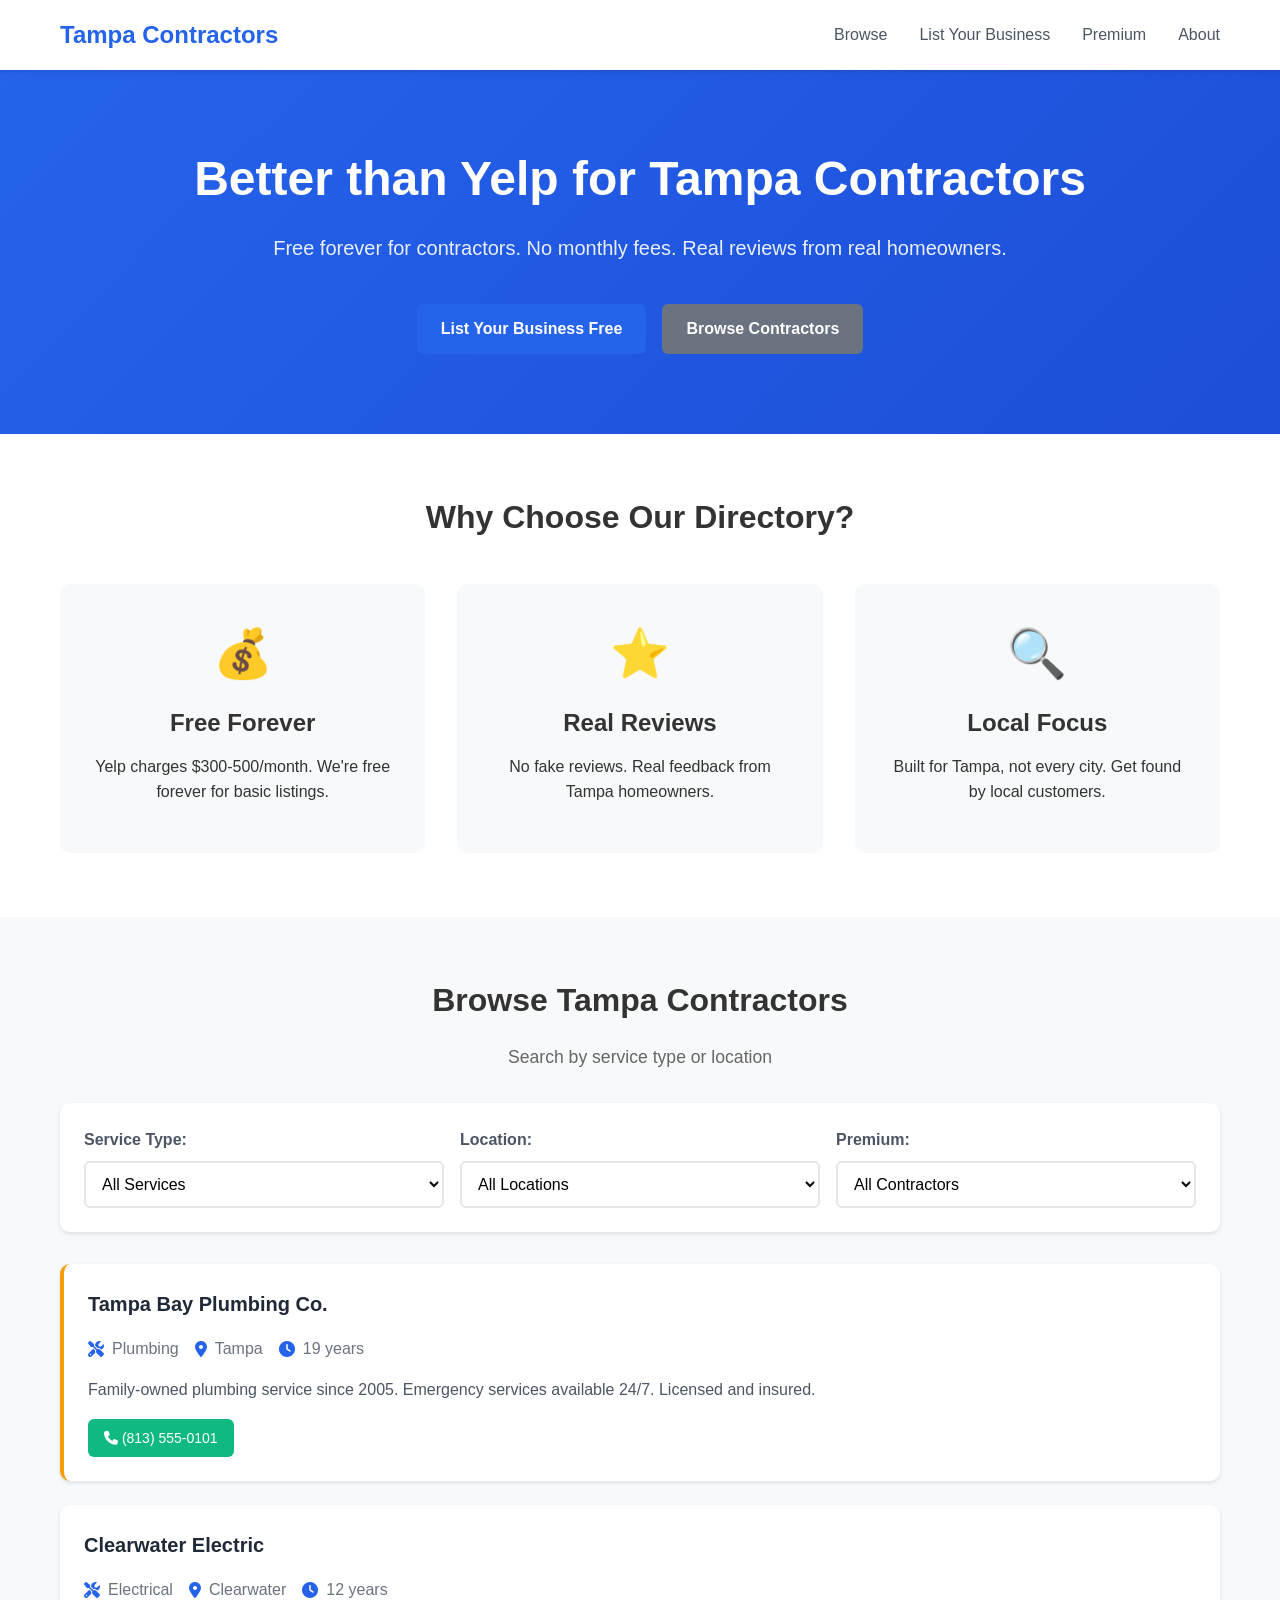
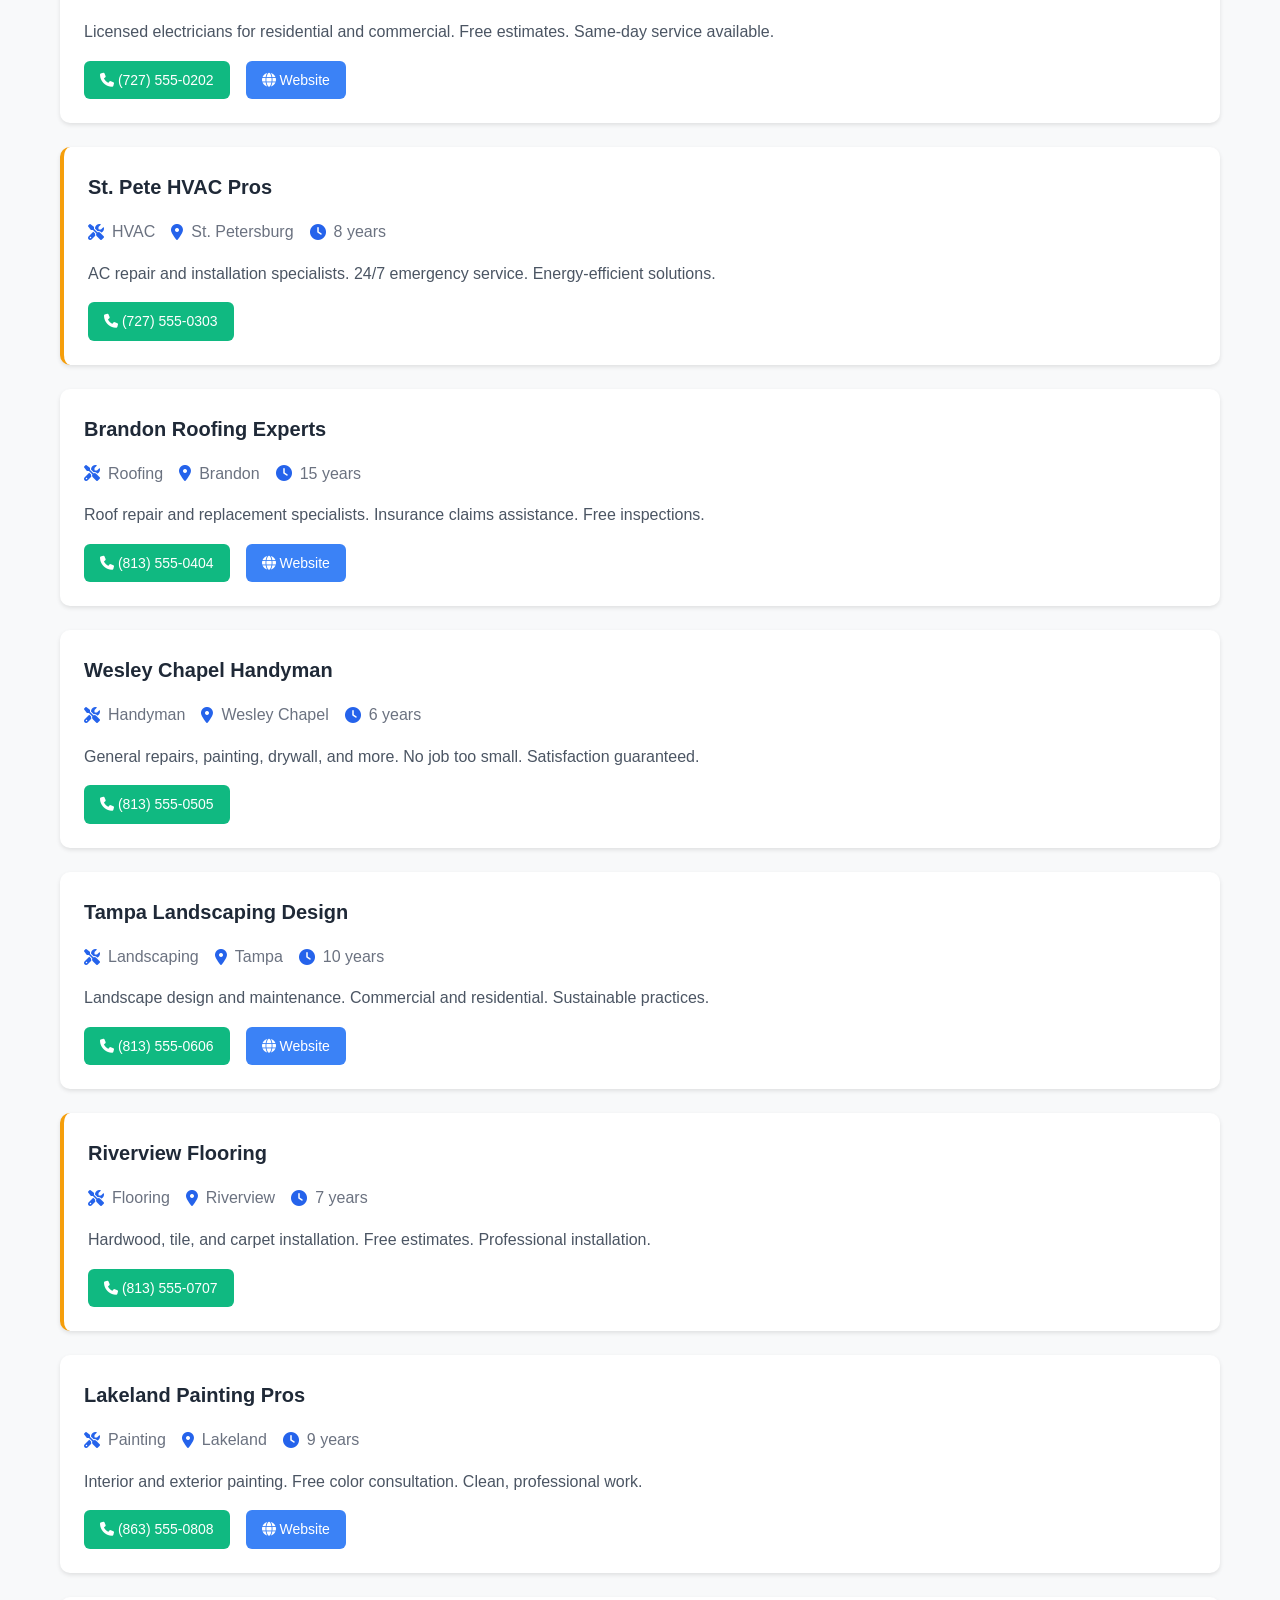
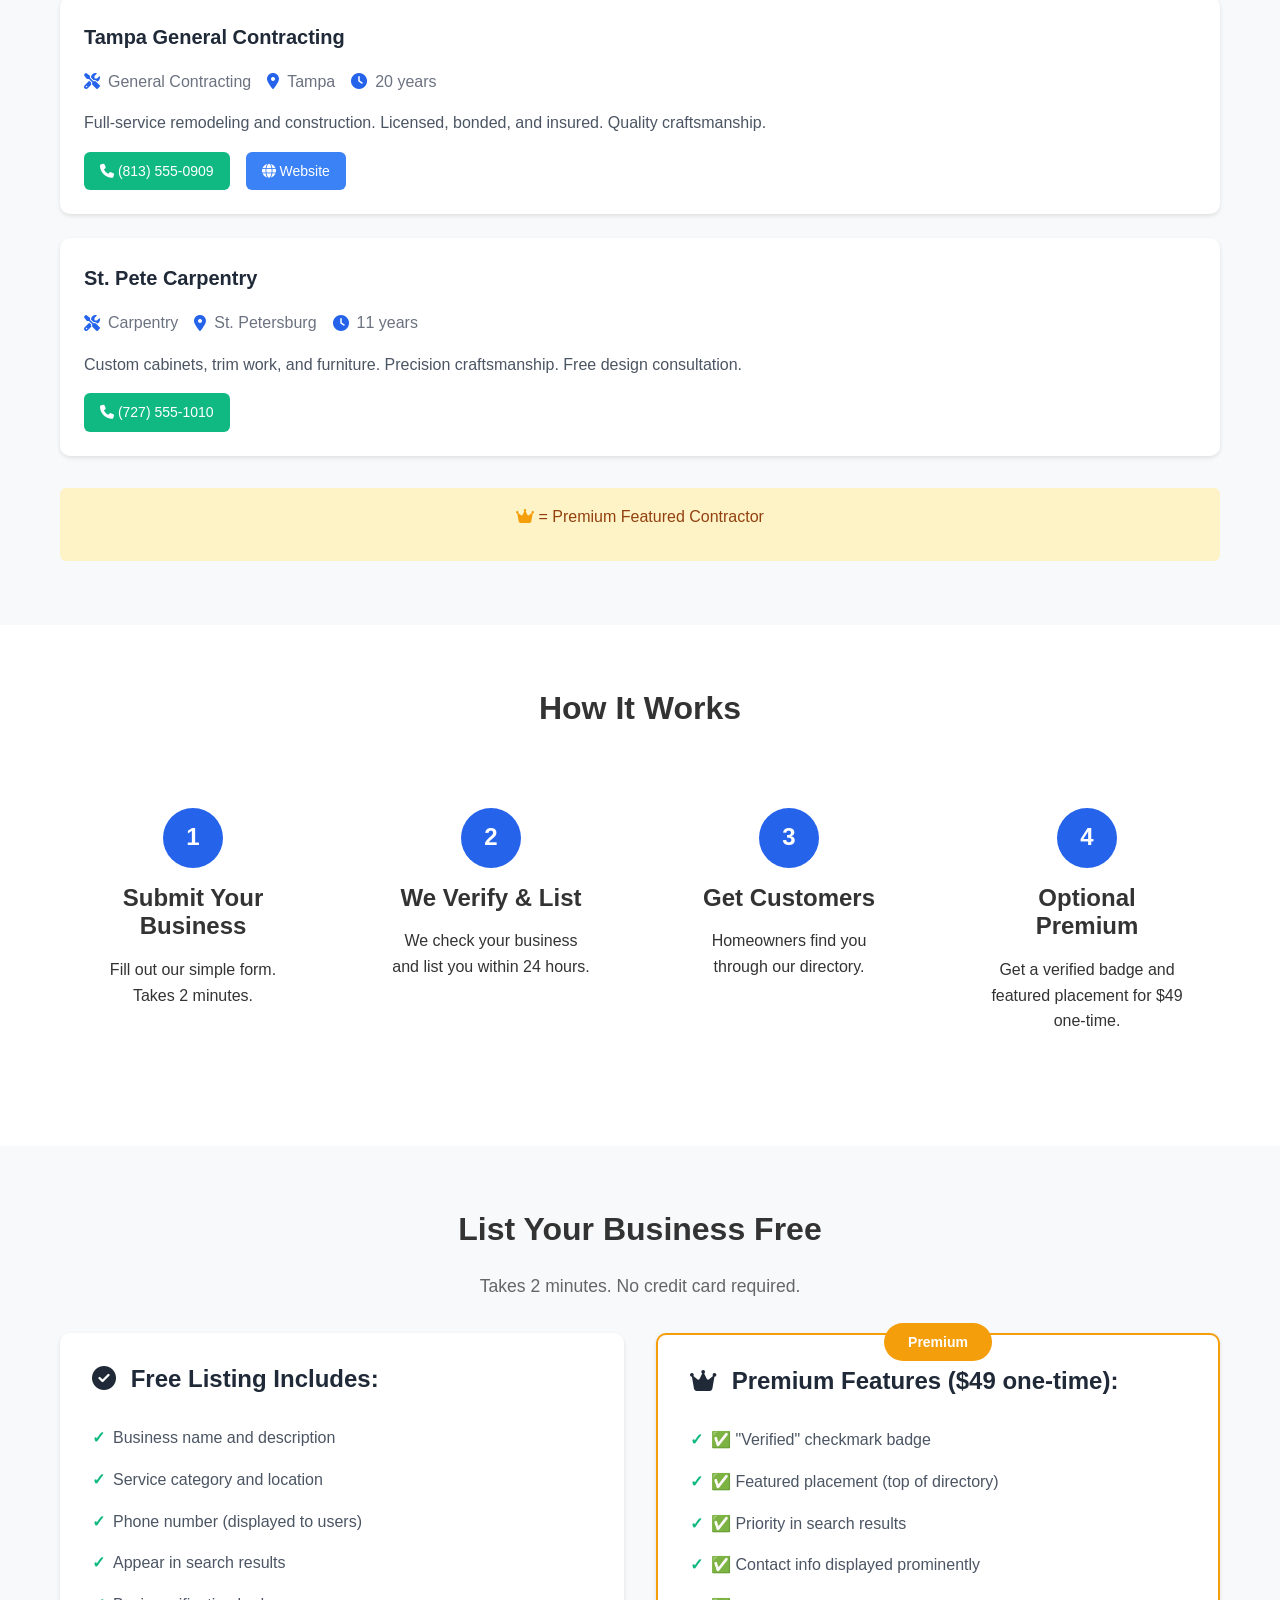
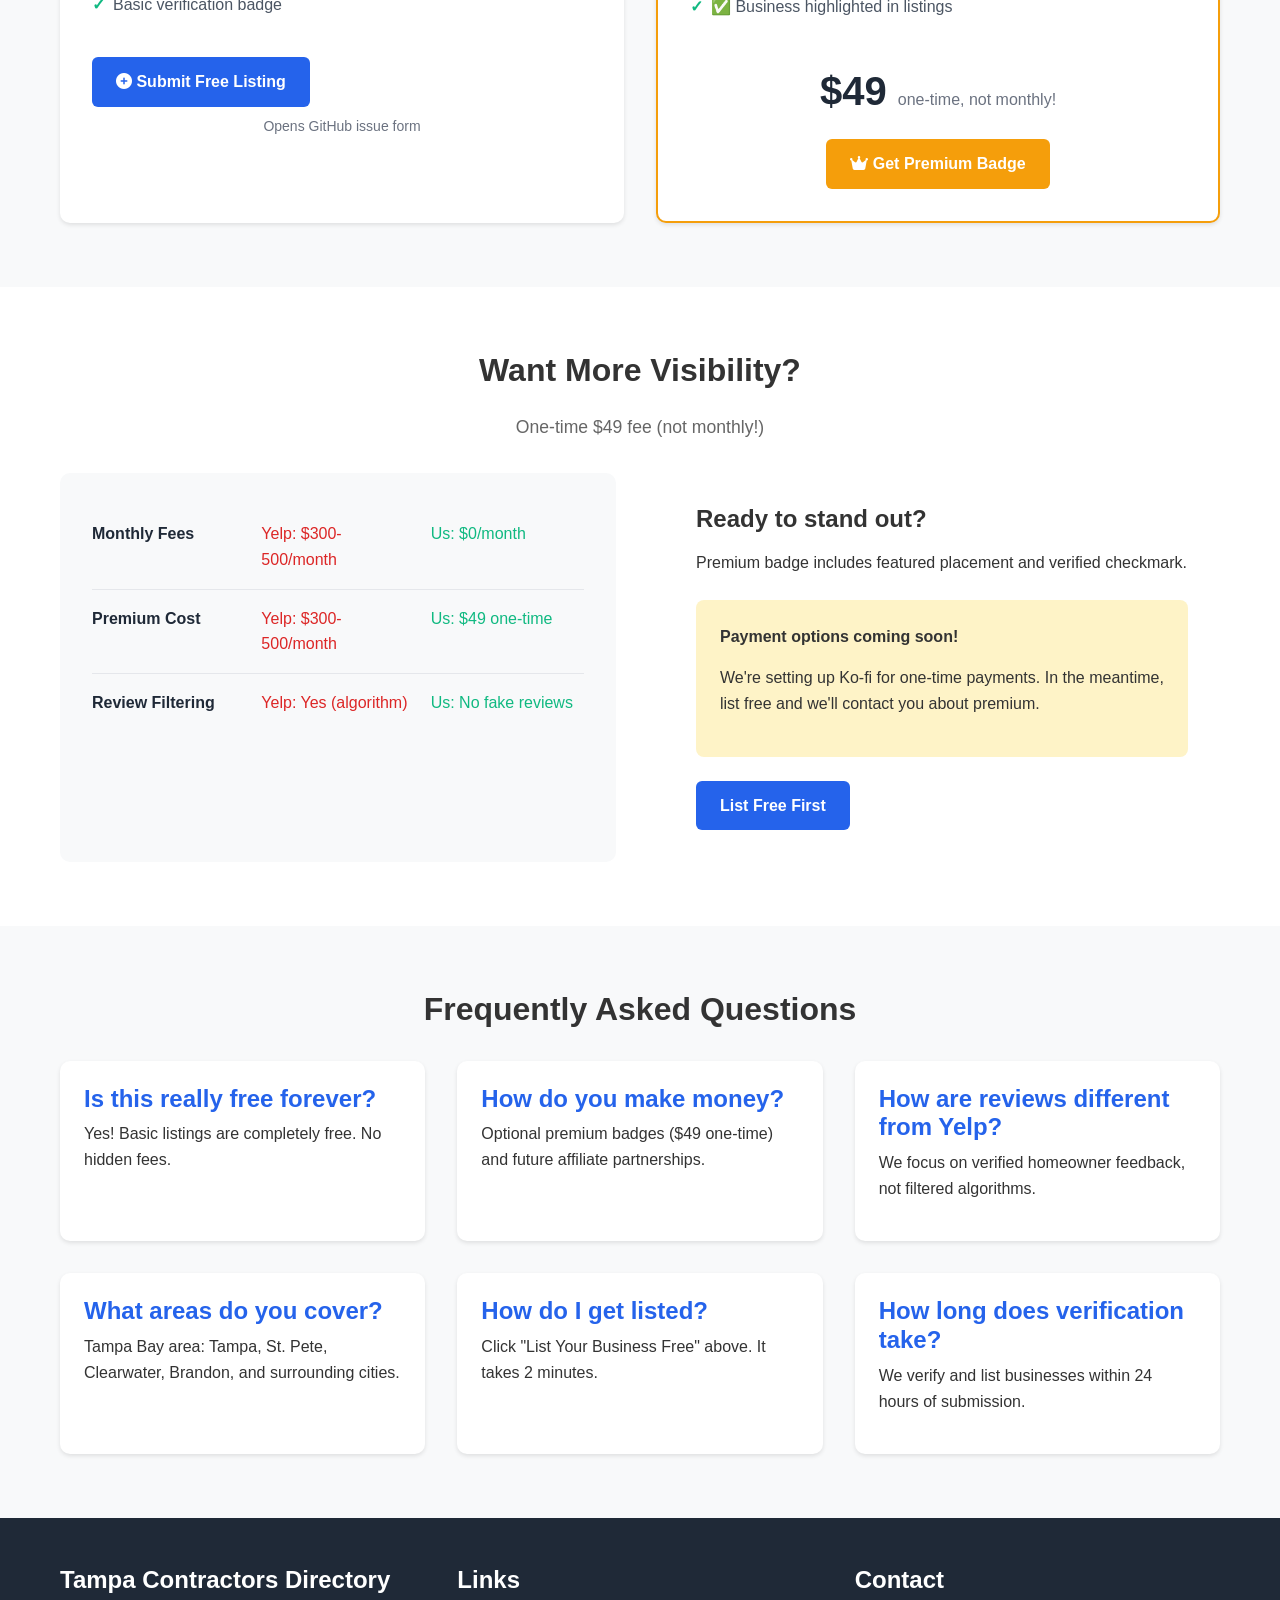
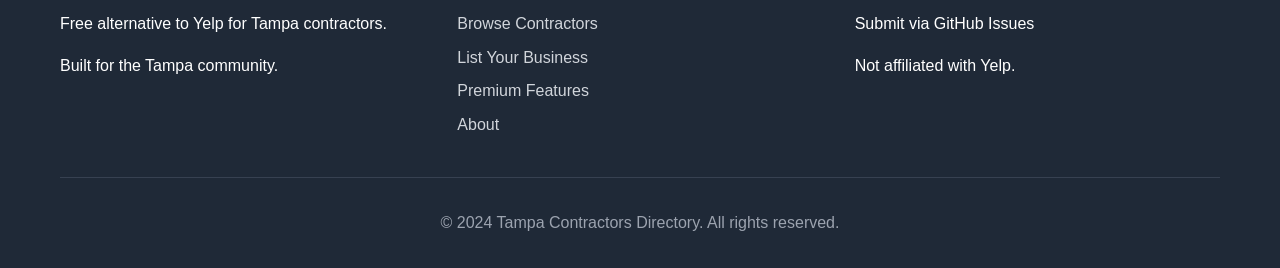
==== index.html @ b4182d39 "Initial commit: Tampa Contractors Directory MVP" ====
<!DOCTYPE html>
<html lang="en">
<head>
    <meta charset="UTF-8">
    <meta name="viewport" content="width=device-width, initial-scale=1.0">
    <title>Tampa Contractors Directory | Better than Yelp</title>
    <meta name="description" content="Free directory for Tampa contractors. No monthly fees like Yelp. Find plumbers, electricians, HVAC, and more.">
    <meta name="keywords" content="Tampa contractors, Tampa plumber, Tampa electrician, Yelp alternative, free contractor directory">
    <link rel="stylesheet" href="style.css">
    <link rel="stylesheet" href="https://cdnjs.cloudflare.com/ajax/libs/font-awesome/6.4.0/css/all.min.css">
</head>
<body>
    <!-- Navigation -->
    <nav class="navbar">
        <div class="container">
            <a href="#" class="logo">Tampa Contractors</a>
            <div class="nav-links">
                <a href="#directory">Browse</a>
                <a href="#list">List Your Business</a>
                <a href="#premium">Premium</a>
                <a href="#about">About</a>
            </div>
        </div>
    </nav>

    <!-- Hero Section -->
    <section class="hero">
        <div class="container">
            <h1>Better than Yelp for Tampa Contractors</h1>
            <p class="subtitle">Free forever for contractors. No monthly fees. Real reviews from real homeowners.</p>
            <div class="cta-buttons">
                <a href="#list" class="btn btn-primary">List Your Business Free</a>
                <a href="#directory" class="btn btn-secondary">Browse Contractors</a>
            </div>
        </div>
    </section>

    <!-- Value Proposition -->
    <section class="value-prop">
        <div class="container">
            <h2>Why Choose Our Directory?</h2>
            <div class="value-grid">
                <div class="value-card">
                    <div class="value-icon">💰</div>
                    <h3>Free Forever</h3>
                    <p>Yelp charges $300-500/month. We're free forever for basic listings.</p>
                </div>
                <div class="value-card">
                    <div class="value-icon">⭐</div>
                    <h3>Real Reviews</h3>
                    <p>No fake reviews. Real feedback from Tampa homeowners.</p>
                </div>
                <div class="value-card">
                    <div class="value-icon">🔍</div>
                    <h3>Local Focus</h3>
                    <p>Built for Tampa, not every city. Get found by local customers.</p>
                </div>
            </div>
        </div>
    </section>

    <!-- Directory -->
    <section id="directory" class="directory">
        <div class="container">
            <h2>Browse Tampa Contractors</h2>
            <p class="section-subtitle">Search by service type or location</p>
            
            <!-- Filters -->
            <div class="filters">
                <div class="filter-group">
                    <label for="service-filter">Service Type:</label>
                    <select id="service-filter">
                        <option value="all">All Services</option>
                        <option value="Plumbing">Plumbing</option>
                        <option value="HVAC">HVAC</option>
                        <option value="Electrical">Electrical</option>
                        <option value="Carpentry">Carpentry</option>
                        <option value="General Contracting">General Contracting</option>
                        <option value="Roofing">Roofing</option>
                        <option value="Landscaping">Landscaping</option>
                        <option value="Painting">Painting</option>
                        <option value="Flooring">Flooring</option>
                        <option value="Handyman">Handyman</option>
                    </select>
                </div>
                <div class="filter-group">
                    <label for="location-filter">Location:</label>
                    <select id="location-filter">
                        <option value="all">All Locations</option>
                        <option value="Tampa">Tampa</option>
                        <option value="St. Petersburg">St. Petersburg</option>
                        <option value="Clearwater">Clearwater</option>
                        <option value="Brandon">Brandon</option>
                        <option value="Riverview">Riverview</option>
                        <option value="Wesley Chapel">Wesley Chapel</option>
                        <option value="Lakeland">Lakeland</option>
                    </select>
                </div>
                <div class="filter-group">
                    <label for="premium-filter">Premium:</label>
                    <select id="premium-filter">
                        <option value="all">All Contractors</option>
                        <option value="premium">Premium Only</option>
                        <option value="standard">Standard Only</option>
                    </select>
                </div>
            </div>

            <!-- Contractor List -->
            <div id="contractor-list" class="contractor-list">
                <!-- Contractors will be loaded here by JavaScript -->
                <div class="loading">Loading contractors...</div>
            </div>

            <div class="directory-note">
                <p><i class="fas fa-crown"></i> = Premium Featured Contractor</p>
            </div>
        </div>
    </section>

    <!-- How It Works -->
    <section class="how-it-works">
        <div class="container">
            <h2>How It Works</h2>
            <div class="steps">
                <div class="step">
                    <div class="step-number">1</div>
                    <h3>Submit Your Business</h3>
                    <p>Fill out our simple form. Takes 2 minutes.</p>
                </div>
                <div class="step">
                    <div class="step-number">2</div>
                    <h3>We Verify & List</h3>
                    <p>We check your business and list you within 24 hours.</p>
                </div>
                <div class="step">
                    <div class="step-number">3</div>
                    <h3>Get Customers</h3>
                    <p>Homeowners find you through our directory.</p>
                </div>
                <div class="step">
                    <div class="step-number">4</div>
                    <h3>Optional Premium</h3>
                    <p>Get a verified badge and featured placement for $49 one-time.</p>
                </div>
            </div>
        </div>
    </section>

    <!-- List Your Business -->
    <section id="list" class="list-business">
        <div class="container">
            <h2>List Your Business Free</h2>
            <p class="section-subtitle">Takes 2 minutes. No credit card required.</p>
            
            <div class="list-options">
                <div class="list-option">
                    <h3><i class="fas fa-check-circle"></i> Free Listing Includes:</h3>
                    <ul>
                        <li>Business name and description</li>
                        <li>Service category and location</li>
                        <li>Phone number (displayed to users)</li>
                        <li>Appear in search results</li>
                        <li>Basic verification badge</li>
                    </ul>
                    <a href="https://github.com/raiderj77/tampa-contractors/issues/new?template=new-contractor.md" 
                       target="_blank" class="btn btn-primary">
                        <i class="fas fa-plus-circle"></i> Submit Free Listing
                    </a>
                    <p class="small-note">Opens GitHub issue form</p>
                </div>
                
                <div class="list-option premium-option">
                    <div class="premium-badge">Premium</div>
                    <h3><i class="fas fa-crown"></i> Premium Features ($49 one-time):</h3>
                    <ul>
                        <li>✅ "Verified" checkmark badge</li>
                        <li>✅ Featured placement (top of directory)</li>
                        <li>✅ Priority in search results</li>
                        <li>✅ Contact info displayed prominently</li>
                        <li>✅ Business highlighted in listings</li>
                    </ul>
                    <div class="premium-cta">
                        <p class="price">$49 <span class="price-note">one-time, not monthly!</span></p>
                        <a href="#premium" class="btn btn-premium">
                            <i class="fas fa-crown"></i> Get Premium Badge
                        </a>
                    </div>
                </div>
            </div>
        </div>
    </section>

    <!-- Premium Section -->
    <section id="premium" class="premium-section">
        <div class="container">
            <h2>Want More Visibility?</h2>
            <p class="section-subtitle">One-time $49 fee (not monthly!)</p>
            
            <div class="premium-details">
                <div class="premium-comparison">
                    <div class="comparison-row">
                        <div class="comparison-label">Monthly Fees</div>
                        <div class="comparison-yelp">Yelp: $300-500/month</div>
                        <div class="comparison-us">Us: $0/month</div>
                    </div>
                    <div class="comparison-row">
                        <div class="comparison-label">Premium Cost</div>
                        <div class="comparison-yelp">Yelp: $300-500/month</div>
                        <div class="comparison-us">Us: $49 one-time</div>
                    </div>
                    <div class="comparison-row">
                        <div class="comparison-label">Review Filtering</div>
                        <div class="comparison-yelp">Yelp: Yes (algorithm)</div>
                        <div class="comparison-us">Us: No fake reviews</div>
                    </div>
                </div>
                
                <div class="premium-actions">
                    <h3>Ready to stand out?</h3>
                    <p>Premium badge includes featured placement and verified checkmark.</p>
                    <div class="payment-options">
                        <p><strong>Payment options coming soon!</strong></p>
                        <p>We're setting up Ko-fi for one-time payments. In the meantime, list free and we'll contact you about premium.</p>
                    </div>
                    <a href="https://github.com/raiderj77/tampa-contractors/issues/new?template=new-contractor.md" 
                       target="_blank" class="btn btn-primary">
                        List Free First
                    </a>
                </div>
            </div>
        </div>
    </section>

    <!-- FAQ -->
    <section class="faq">
        <div class="container">
            <h2>Frequently Asked Questions</h2>
            <div class="faq-grid">
                <div class="faq-item">
                    <h3>Is this really free forever?</h3>
                    <p>Yes! Basic listings are completely free. No hidden fees.</p>
                </div>
                <div class="faq-item">
                    <h3>How do you make money?</h3>
                    <p>Optional premium badges ($49 one-time) and future affiliate partnerships.</p>
                </div>
                <div class="faq-item">
                    <h3>How are reviews different from Yelp?</h3>
                    <p>We focus on verified homeowner feedback, not filtered algorithms.</p>
                </div>
                <div class="faq-item">
                    <h3>What areas do you cover?</h3>
                    <p>Tampa Bay area: Tampa, St. Pete, Clearwater, Brandon, and surrounding cities.</p>
                </div>
                <div class="faq-item">
                    <h3>How do I get listed?</h3>
                    <p>Click "List Your Business Free" above. It takes 2 minutes.</p>
                </div>
                <div class="faq-item">
                    <h3>How long does verification take?</h3>
                    <p>We verify and list businesses within 24 hours of submission.</p>
                </div>
            </div>
        </div>
    </section>

    <!-- Footer -->
    <footer>
        <div class="container">
            <div class="footer-content">
                <div class="footer-section">
                    <h3>Tampa Contractors Directory</h3>
                    <p>Free alternative to Yelp for Tampa contractors.</p>
                    <p>Built for the Tampa community.</p>
                </div>
                <div class="footer-section">
                    <h3>Links</h3>
                    <a href="#directory">Browse Contractors</a>
                    <a href="#list">List Your Business</a>
                    <a href="#premium">Premium Features</a>
                    <a href="#about">About</a>
                </div>
                <div class="footer-section">
                    <h3>Contact</h3>
                    <p>Submit via GitHub Issues</p>
                    <p>Not affiliated with Yelp.</p>
                </div>
            </div>
            <div class="footer-bottom">
                <p>© 2024 Tampa Contractors Directory. All rights reserved.</p>
            </div>
        </div>
    </footer>

    <!-- JavaScript -->
    <script src="script.js"></script>
</body>
</html>
---- style.css ----
/* Reset and Base Styles */
* {
    margin: 0;
    padding: 0;
    box-sizing: border-box;
}

body {
    font-family: -apple-system, BlinkMacSystemFont, 'Segoe UI', Roboto, Oxygen, Ubuntu, Cantarell, sans-serif;
    line-height: 1.6;
    color: #333;
    background-color: #f8f9fa;
}

.container {
    max-width: 1200px;
    margin: 0 auto;
    padding: 0 20px;
}

/* Typography */
h1, h2, h3, h4 {
    font-weight: 700;
    line-height: 1.2;
    margin-bottom: 1rem;
}

h1 {
    font-size: 2.5rem;
}

h2 {
    font-size: 2rem;
    text-align: center;
    margin-bottom: 1.5rem;
}

h3 {
    font-size: 1.5rem;
}

p {
    margin-bottom: 1rem;
}

.section-subtitle {
    text-align: center;
    color: #666;
    margin-bottom: 2rem;
    font-size: 1.1rem;
}

/* Buttons */
.btn {
    display: inline-block;
    padding: 12px 24px;
    border-radius: 6px;
    text-decoration: none;
    font-weight: 600;
    font-size: 1rem;
    cursor: pointer;
    transition: all 0.3s ease;
    border: none;
    text-align: center;
}

.btn-primary {
    background-color: #2563eb;
    color: white;
}

.btn-primary:hover {
    background-color: #1d4ed8;
    transform: translateY(-2px);
}

.btn-secondary {
    background-color: #6b7280;
    color: white;
}

.btn-secondary:hover {
    background-color: #4b5563;
    transform: translateY(-2px);
}

.btn-premium {
    background-color: #f59e0b;
    color: white;
}

.btn-premium:hover {
    background-color: #d97706;
    transform: translateY(-2px);
}

/* Navigation */
.navbar {
    background-color: white;
    box-shadow: 0 2px 4px rgba(0,0,0,0.1);
    position: sticky;
    top: 0;
    z-index: 1000;
}

.navbar .container {
    display: flex;
    justify-content: space-between;
    align-items: center;
    padding: 1rem 20px;
}

.logo {
    font-size: 1.5rem;
    font-weight: 700;
    color: #2563eb;
    text-decoration: none;
}

.nav-links {
    display: flex;
    gap: 2rem;
}

.nav-links a {
    text-decoration: none;
    color: #4b5563;
    font-weight: 500;
    transition: color 0.3s ease;
}

.nav-links a:hover {
    color: #2563eb;
}

/* Hero Section */
.hero {
    background: linear-gradient(135deg, #2563eb 0%, #1d4ed8 100%);
    color: white;
    padding: 5rem 0;
    text-align: center;
}

.hero h1 {
    font-size: 3rem;
    margin-bottom: 1.5rem;
}

.subtitle {
    font-size: 1.25rem;
    margin-bottom: 2.5rem;
    opacity: 0.9;
}

.cta-buttons {
    display: flex;
    gap: 1rem;
    justify-content: center;
    flex-wrap: wrap;
}

/* Value Proposition */
.value-prop {
    padding: 4rem 0;
    background-color: white;
}

.value-grid {
    display: grid;
    grid-template-columns: repeat(auto-fit, minmax(300px, 1fr));
    gap: 2rem;
    margin-top: 3rem;
}

.value-card {
    text-align: center;
    padding: 2rem;
    border-radius: 10px;
    background-color: #f8f9fa;
    transition: transform 0.3s ease;
}

.value-card:hover {
    transform: translateY(-5px);
}

.value-icon {
    font-size: 3rem;
    margin-bottom: 1rem;
}

/* Directory */
.directory {
    padding: 4rem 0;
    background-color: #f8f9fa;
}

.filters {
    display: flex;
    gap: 1rem;
    margin-bottom: 2rem;
    flex-wrap: wrap;
    background: white;
    padding: 1.5rem;
    border-radius: 10px;
    box-shadow: 0 2px 4px rgba(0,0,0,0.1);
}

.filter-group {
    flex: 1;
    min-width: 200px;
}

.filter-group label {
    display: block;
    margin-bottom: 0.5rem;
    font-weight: 600;
    color: #4b5563;
}

.filter-group select {
    width: 100%;
    padding: 0.75rem;
    border: 2px solid #e5e7eb;
    border-radius: 6px;
    font-size: 1rem;
    background-color: white;
    transition: border-color 0.3s ease;
}

.filter-group select:focus {
    outline: none;
    border-color: #2563eb;
}

.contractor-list {
    display: grid;
    gap: 1.5rem;
    margin-top: 2rem;
}

.contractor-card {
    background: white;
    border-radius: 10px;
    padding: 1.5rem;
    box-shadow: 0 2px 4px rgba(0,0,0,0.1);
    transition: transform 0.3s ease, box-shadow 0.3s ease;
}

.contractor-card:hover {
    transform: translateY(-2px);
    box-shadow: 0 4px 8px rgba(0,0,0,0.15);
}

.contractor-card.premium {
    border-left: 4px solid #f59e0b;
}

.contractor-header {
    display: flex;
    justify-content: space-between;
    align-items: flex-start;
    margin-bottom: 1rem;
}

.contractor-name {
    font-size: 1.25rem;
    font-weight: 600;
    color: #1f2937;
}

.premium-badge {
    background-color: #f59e0b;
    color: white;
    padding: 0.25rem 0.75rem;
    border-radius: 20px;
    font-size: 0.875rem;
    font-weight: 600;
}

.contractor-meta {
    display: flex;
    gap: 1rem;
    margin-bottom: 1rem;
    flex-wrap: wrap;
}

.meta-item {
    display: flex;
    align-items: center;
    gap: 0.5rem;
    color: #6b7280;
}

.meta-item i {
    color: #2563eb;
}

.contractor-description {
    color: #4b5563;
    margin-bottom: 1rem;
}

.contractor-actions {
    display: flex;
    gap: 1rem;
    margin-top: 1rem;
}

.action-btn {
    padding: 0.5rem 1rem;
    border-radius: 6px;
    text-decoration: none;
    font-size: 0.875rem;
    font-weight: 500;
    transition: all 0.3s ease;
}

.action-btn.phone {
    background-color: #10b981;
    color: white;
}

.action-btn.phone:hover {
    background-color: #059669;
}

.action-btn.website {
    background-color: #3b82f6;
    color: white;
}

.action-btn.website:hover {
    background-color: #2563eb;
}

.directory-note {
    text-align: center;
    margin-top: 2rem;
    padding: 1rem;
    background-color: #fef3c7;
    border-radius: 6px;
    color: #92400e;
}

.directory-note i {
    color: #f59e0b;
}

/* How It Works */
.how-it-works {
    padding: 4rem 0;
    background-color: white;
}

.steps {
    display: grid;
    grid-template-columns: repeat(auto-fit, minmax(250px, 1fr));
    gap: 2rem;
    margin-top: 3rem;
}

.step {
    text-align: center;
    padding: 2rem;
}

.step-number {
    width: 60px;
    height: 60px;
    background-color: #2563eb;
    color: white;
    border-radius: 50%;
    display: flex;
    align-items: center;
    justify-content: center;
    font-size: 1.5rem;
    font-weight: 700;
    margin: 0 auto 1rem;
}

/* List Business */
.list-business {
    padding: 4rem 0;
    background-color: #f8f9fa;
}

.list-options {
    display: grid;
    grid-template-columns: repeat(auto-fit, minmax(300px, 1fr));
    gap: 2rem;
    margin-top: 2rem;
}

.list-option {
    background: white;
    padding: 2rem;
    border-radius: 10px;
    box-shadow: 0 2px 4px rgba(0,0,0,0.1);
}

.list-option.premium-option {
    border: 2px solid #f59e0b;
    position: relative;
}

.premium-badge {
    position: absolute;
    top: -12px;
    left: 50%;
    transform: translateX(-50%);
    background-color: #f59e0b;
    color: white;
    padding: 0.5rem 1.5rem;
    border-radius: 20px;
    font-weight: 600;
    font-size: 0.875rem;
}

.list-option h3 {
    margin-bottom: 1.5rem;
    color: #1f2937;
}

.list-option h3 i {
    margin-right: 0.5rem;
}

.list-option ul {
    list-style: none;
    margin-bottom: 2rem;
}

.list-option li {
    padding: 0.5rem 0;
    color: #4b5563;
}

.list-option li:before {
    content: "✓";
    color: #10b981;
    font-weight: bold;
    margin-right: 0.5rem;
}

.small-note {
    font-size: 0.875rem;
    color: #6b7280;
    margin-top: 0.5rem;
    text-align: center;
}

.premium-cta {
    text-align: center;
    margin-top: 2rem;
}

.price {
    font-size: 2.5rem;
    font-weight: 700;
    color: #1f2937;
    margin-bottom: 1rem;
}

.price-note {
    font-size: 1rem;
    color: #6b7280;
    font-weight: 400;
}

/* Premium Section */
.premium-section {
    padding: 4rem 0;
    background-color: white;
}

.premium-details {
    display: grid;
    grid-template-columns: repeat(auto-fit, minmax(300px, 1fr));
    gap: 3rem;
    margin-top: 2rem;
}

.premium-comparison {
    background-color: #f8f9fa;
    padding: 2rem;
    border-radius: 10px;
}

.comparison-row {
    display: grid;
    grid-template-columns: 1fr 1fr 1fr;
    gap: 1rem;
    padding: 1rem 0;
    border-bottom: 1px solid #e5e7eb;
}

.comparison-row:last-child {
    border-bottom: none;
}

.comparison-label {
    font-weight: 600;
    color: #1f2937;
}

.comparison-yelp {
    color: #dc2626;
    font-weight: 500;
}

.comparison-us {
    color: #10b981;
    font-weight: 500;
}

.premium-actions {
    padding: 2rem;
}

.payment-options {
    background-color: #fef3c7;
    padding: 1.5rem;
    border-radius: 8px;
    margin: 1.5rem 0;
}

/* FAQ */
.faq {
    padding: 4rem 0;
    background-color: #f8f9fa;
}

.faq-grid {
    display: grid;
    grid-template-columns: repeat(auto-fit, minmax(300px, 1fr));
    gap: 2rem;
    margin-top: 2rem;
}

.faq-item {
    background: white;
    padding: 1.5rem;
    border-radius: 10px;
    box-shadow: 0 2px 4px rgba(0,0,0,0.1);
}

.faq-item h3 {
    color: #2563eb;
    margin-bottom: 0.5rem;
}

/* Footer */
footer {
    background-color: #1f2937;
    color: white;
    padding: 3rem 0 1rem;
}

.footer-content {
    display: grid;
    grid-template-columns: repeat(auto-fit, minmax(250px, 1fr));
    gap: 2rem;
    margin-bottom: 2rem;
}

.footer-section h3 {
    color: white;
    margin-bottom: 1rem;
}

.footer-section a {
    display: block;
    color: #d1d5db;
    text-decoration: none;
    margin-bottom: 0.5rem;
    transition: color 0.3s ease;
}

.footer-section a:hover {
    color: white;
}

.footer-bottom {
    text-align: center;
    padding-top: 2rem;
    border-top: 1px solid #374151;
    color: #9ca3af;
}

/* Loading State */
.loading {
    text-align: center;
    padding: 3rem;
    color: #6b7280;
    font-size: 1.1rem;
}

/* Responsive Design */
@media (max-width: 768px) {
    h1 {
        font-size: 2rem;
    }
    
    h2 {
        font-size: 1.75rem;
    }
    
    .hero {
        padding: 3rem 0;
    }
    
    .nav-links {
        display: none;
    }
    
    .cta-buttons {
        flex-direction: column;
        align-items: center;
    }
    
    .btn {
        width: 100%;
        max-width: 300px;
    }
    
    .filters {
        flex-direction: column;
    }
    
    .comparison-row {
        grid-template-columns: 1fr;
        gap: 0.5rem;
    }
    
    .comparison-label,
    .comparison-yelp,
    .comparison-us {
        padding: 0.25rem 0;
    }
}

@media (max-width: 480px) {
    .container {
        padding: 0 15px;
    }
    
    .value-grid,
    .steps,
    .list-options,
    .faq-grid {
        grid-template-columns: 1fr;
    }
    
    .contractor-meta {
        flex-direction: column;
        gap: 0.5rem;
    }
}
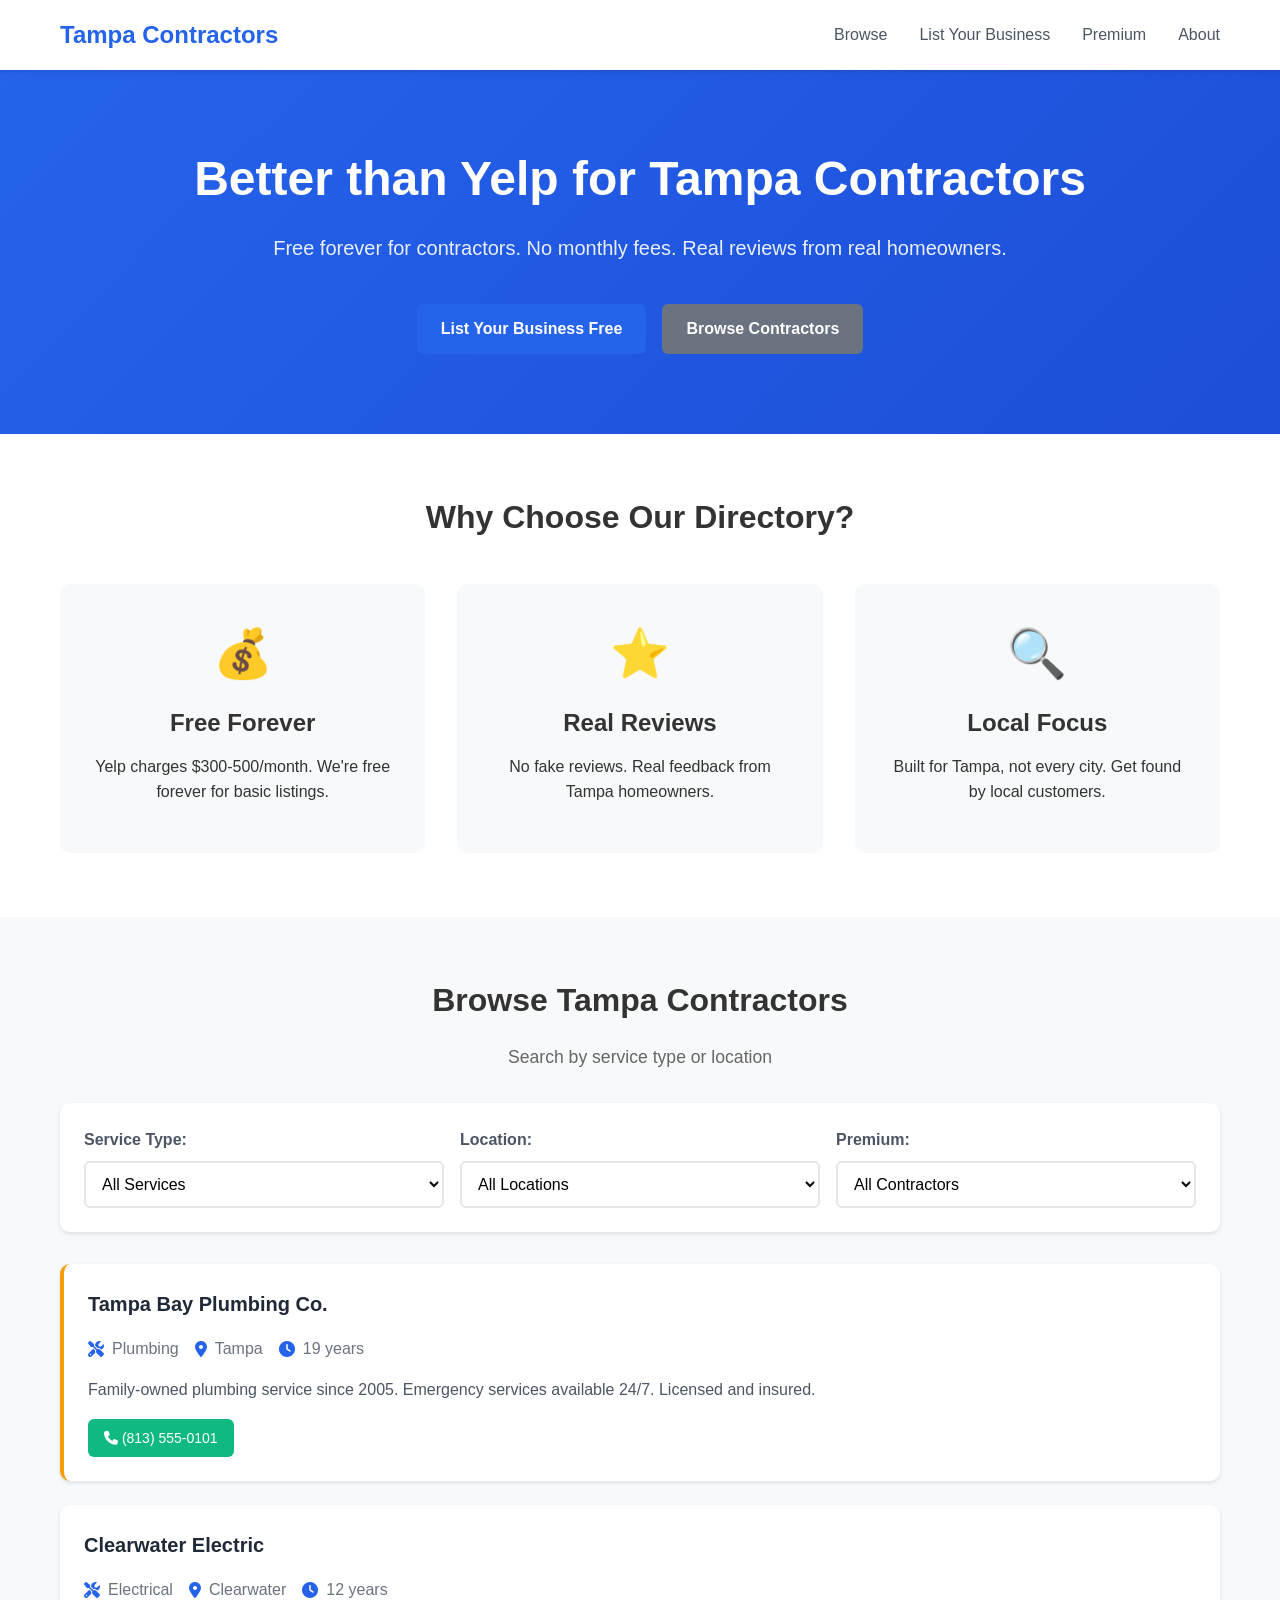
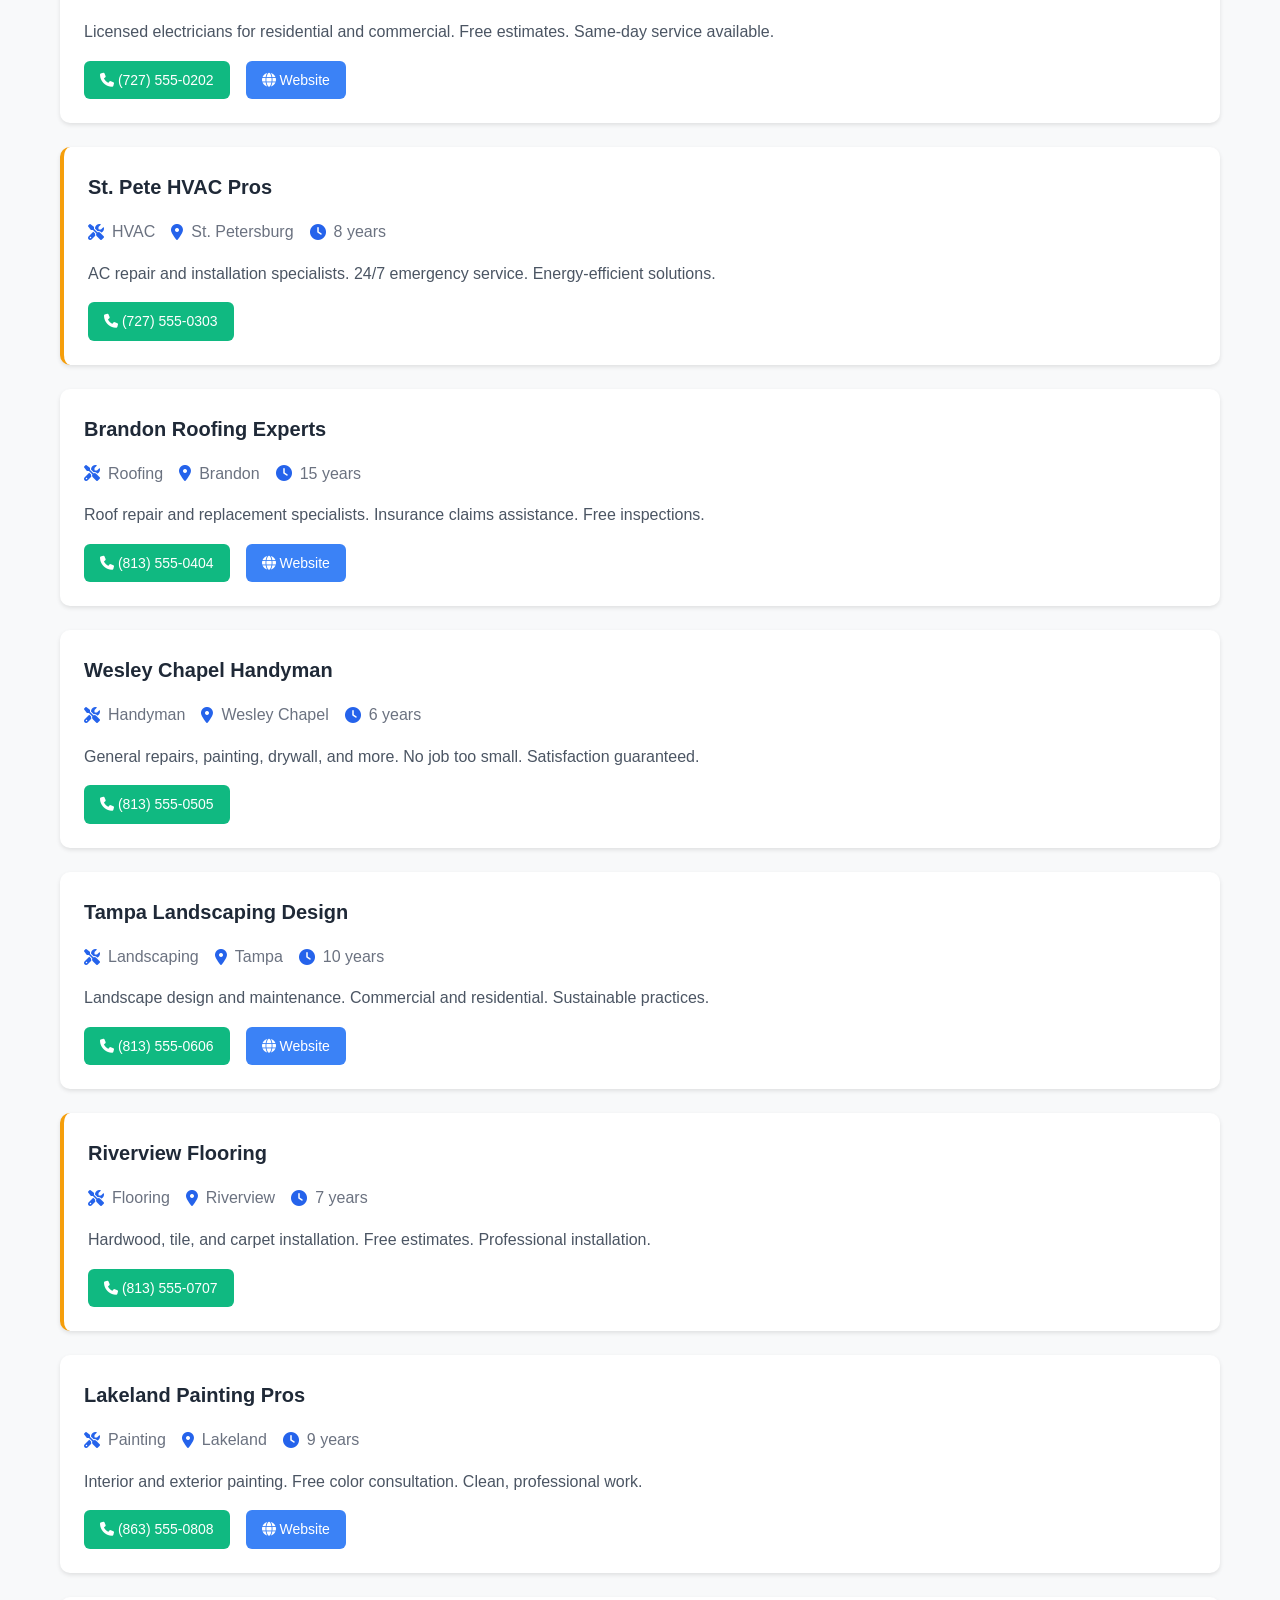
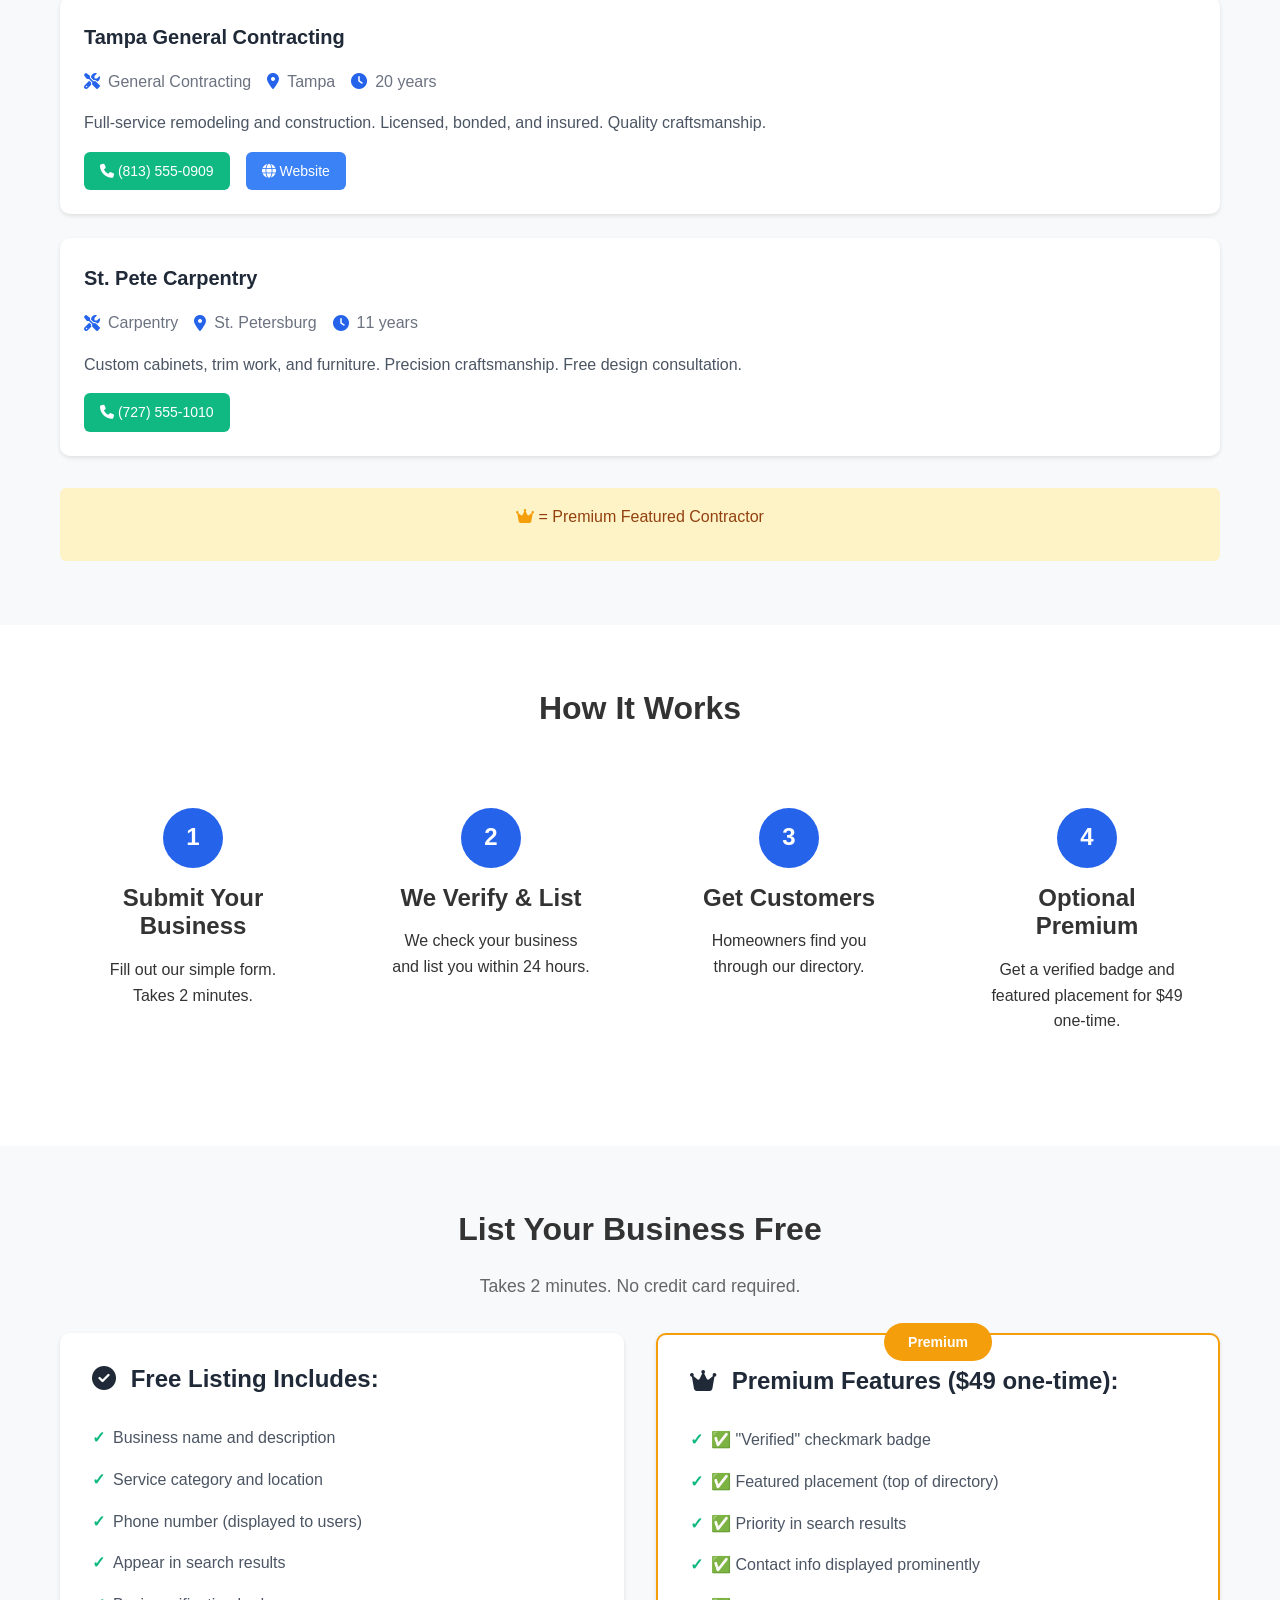
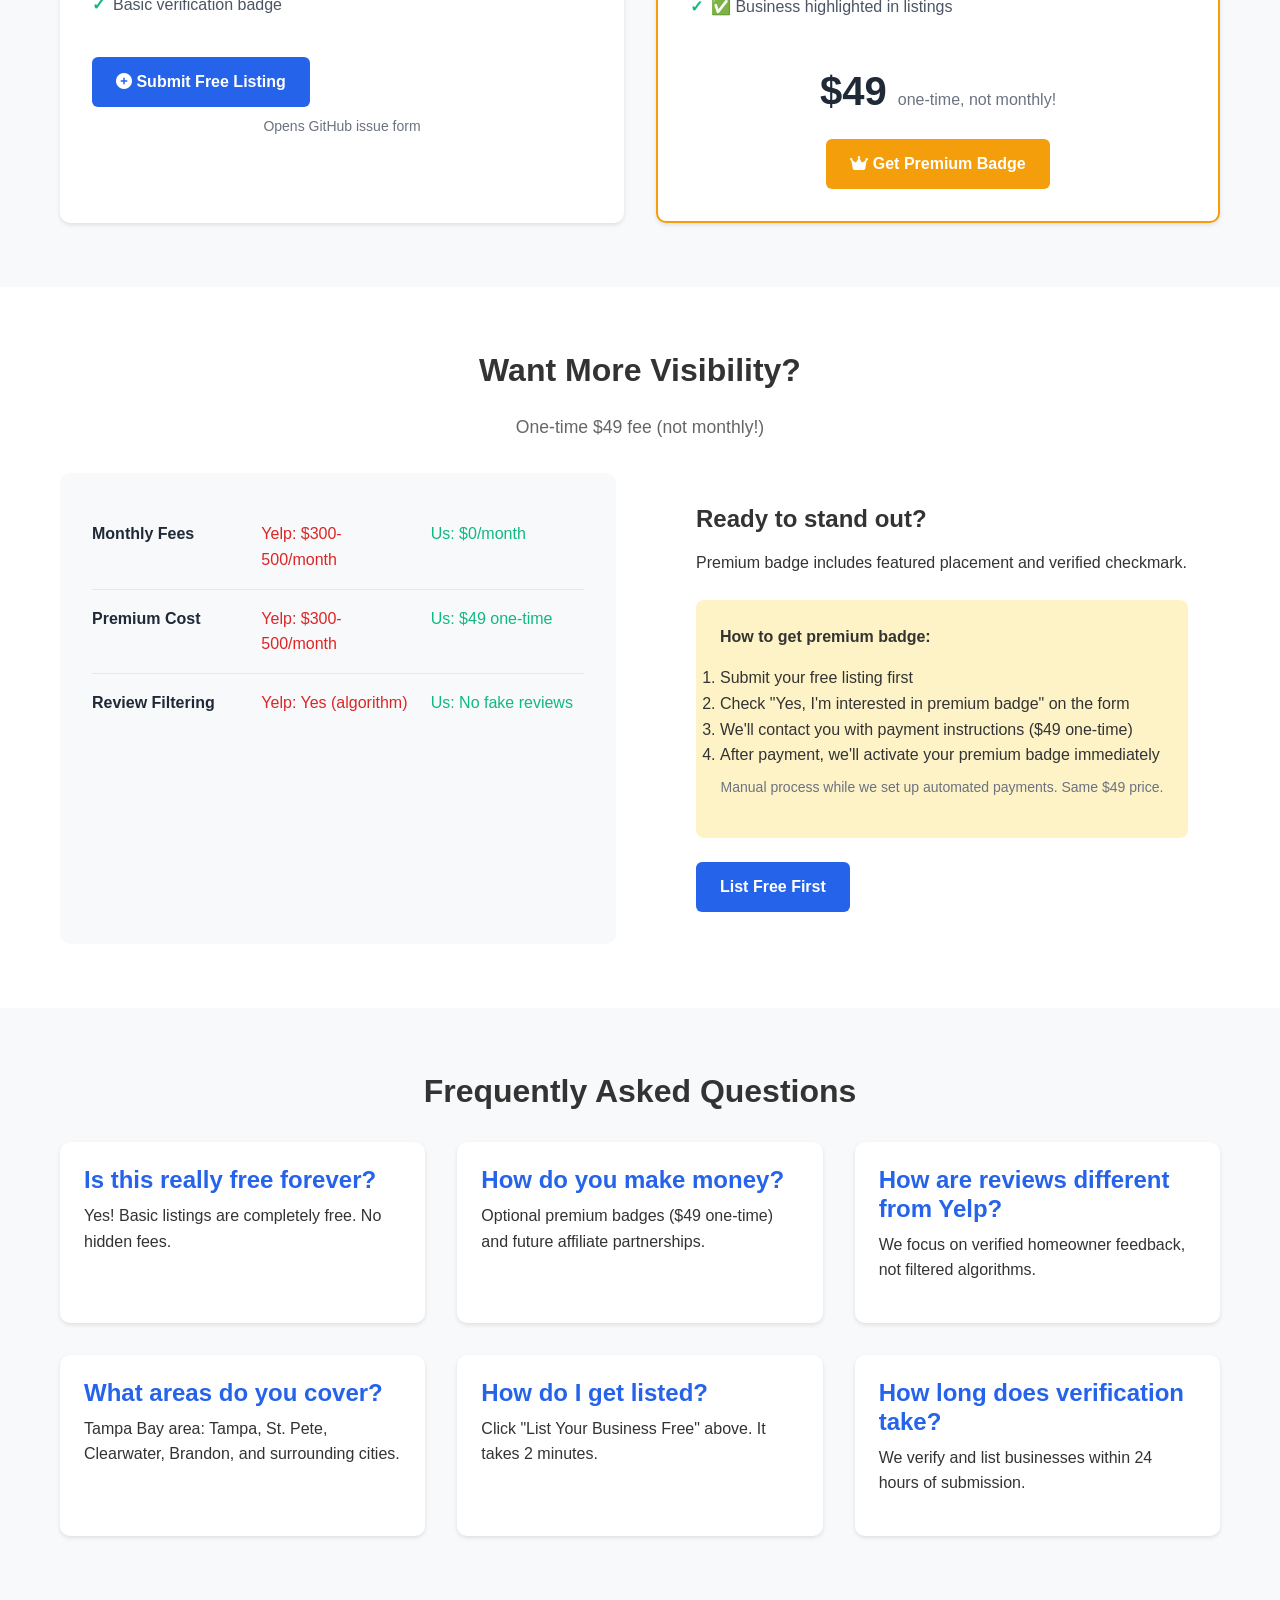
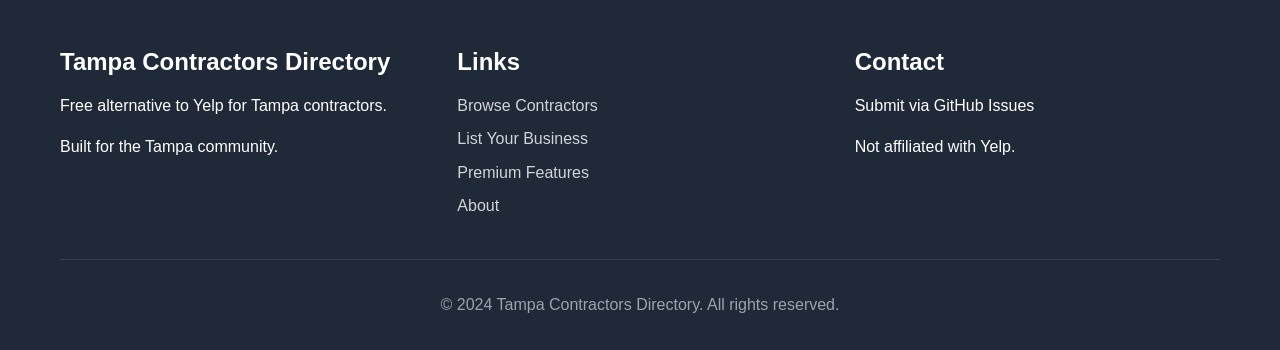
==== commit 10286920: "Update premium section with manual payment instructions" ====
--- a/index.html
+++ b/index.html
@@ -220,8 +220,14 @@
                     <h3>Ready to stand out?</h3>
                     <p>Premium badge includes featured placement and verified checkmark.</p>
                     <div class="payment-options">
-                        <p><strong>Payment options coming soon!</strong></p>
-                        <p>We're setting up Ko-fi for one-time payments. In the meantime, list free and we'll contact you about premium.</p>
+                        <p><strong>How to get premium badge:</strong></p>
+                        <ol>
+                            <li>Submit your free listing first</li>
+                            <li>Check "Yes, I'm interested in premium badge" on the form</li>
+                            <li>We'll contact you with payment instructions ($49 one-time)</li>
+                            <li>After payment, we'll activate your premium badge immediately</li>
+                        </ol>
+                        <p class="small-note">Manual process while we set up automated payments. Same $49 price.</p>
                     </div>
                     <a href="https://github.com/raiderj77/tampa-contractors/issues/new?template=new-contractor.md" 
                        target="_blank" class="btn btn-primary">
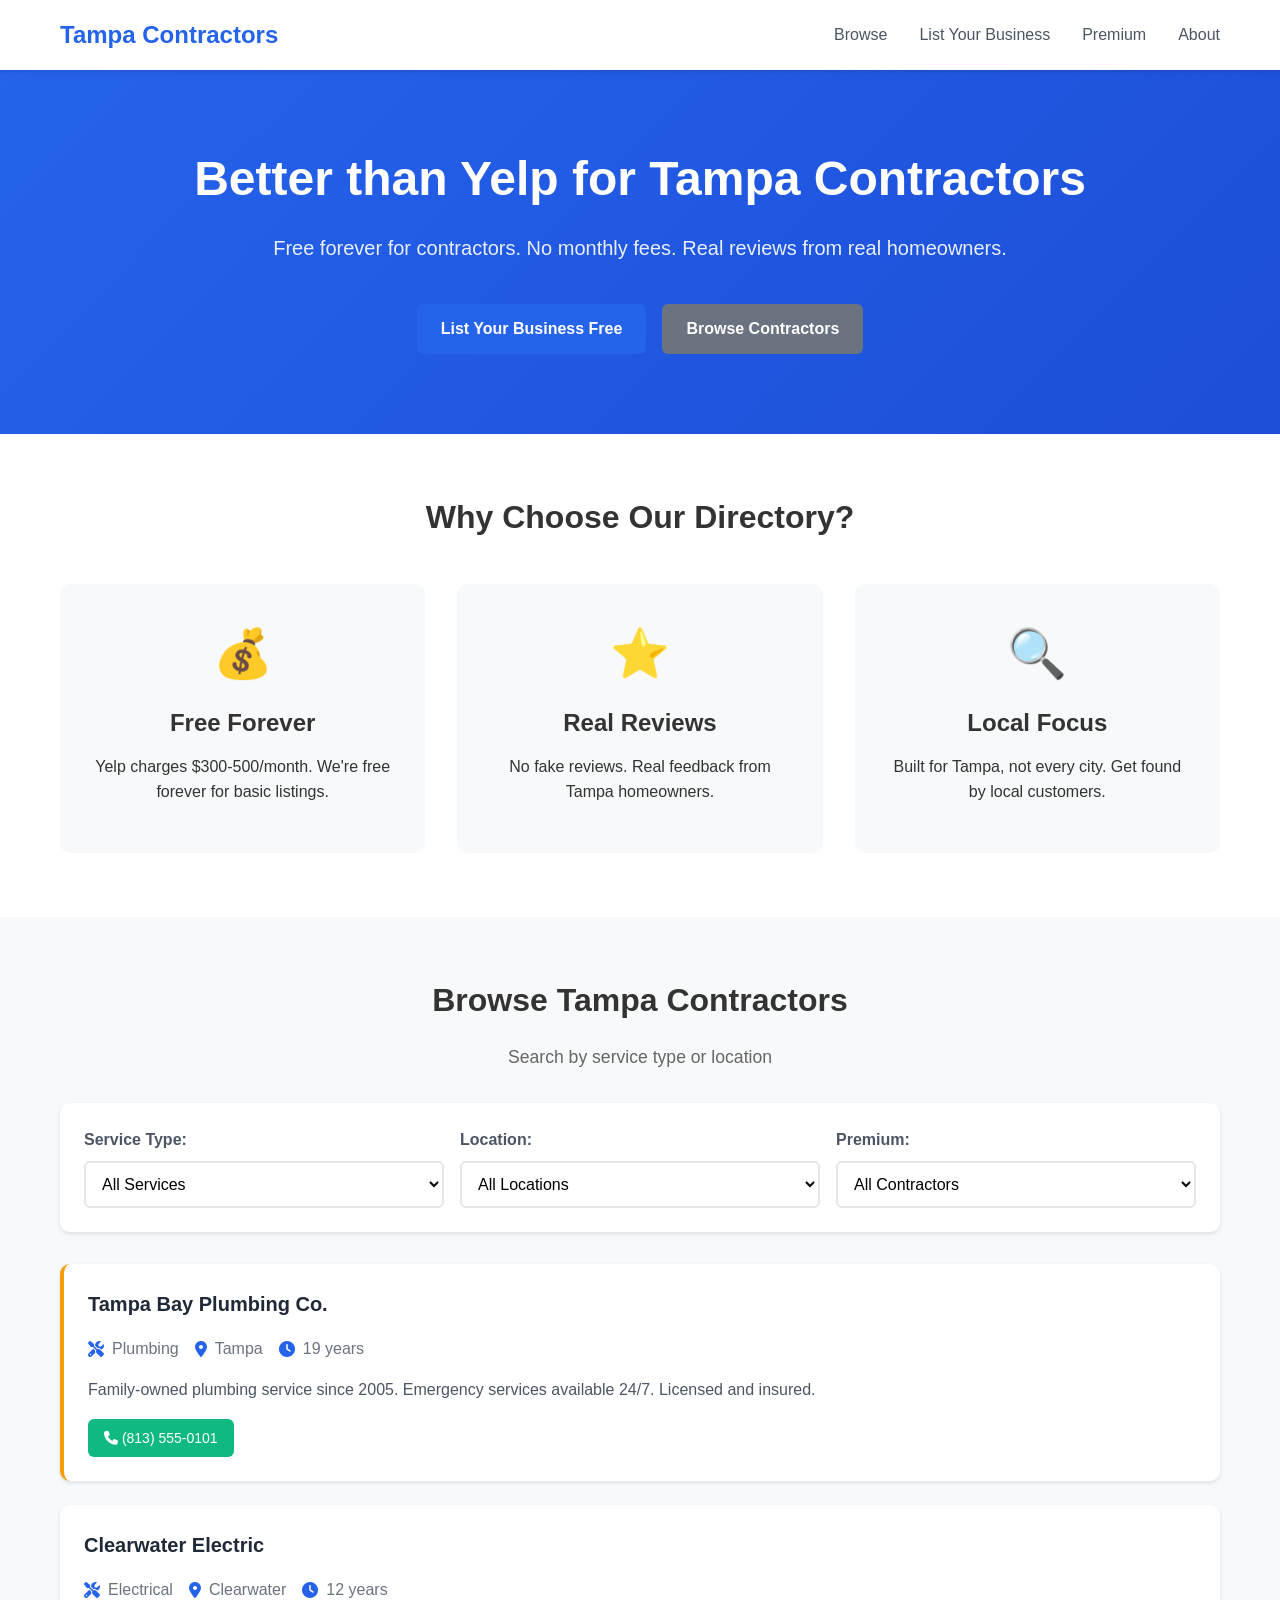
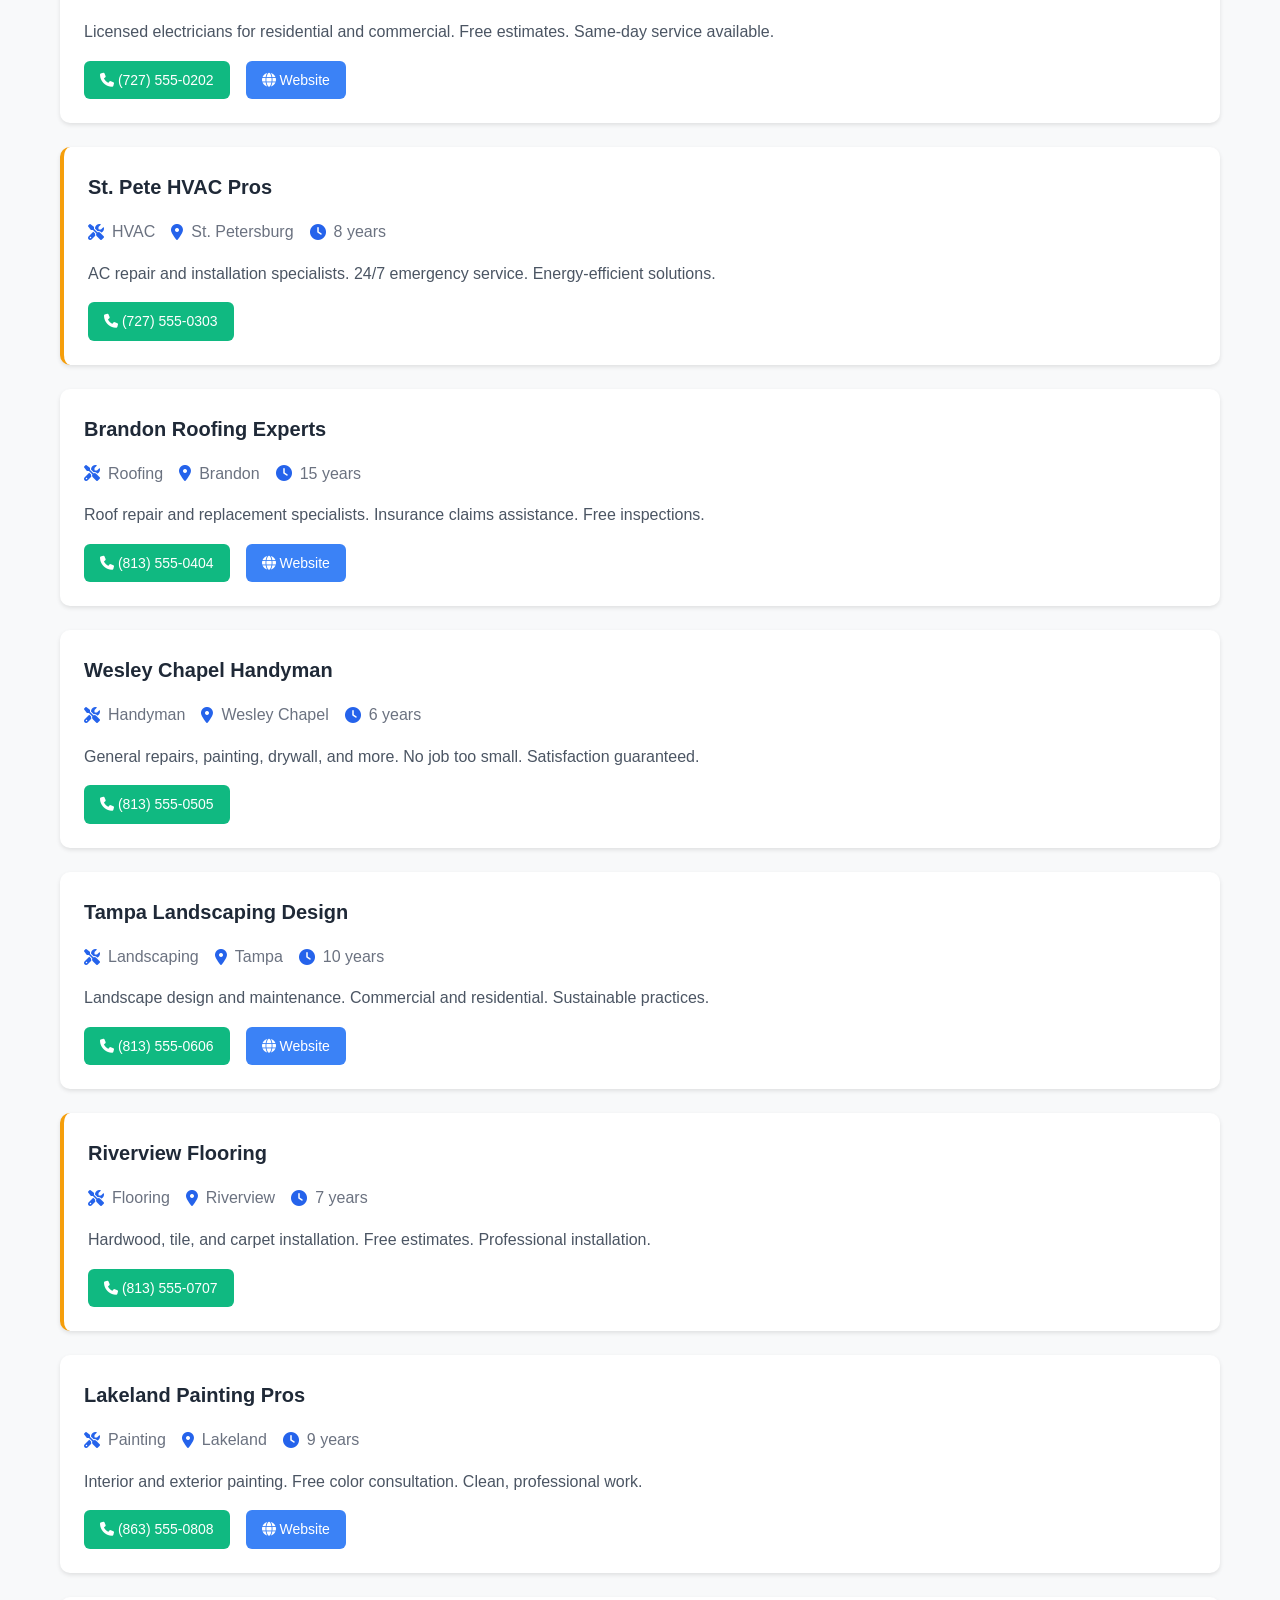
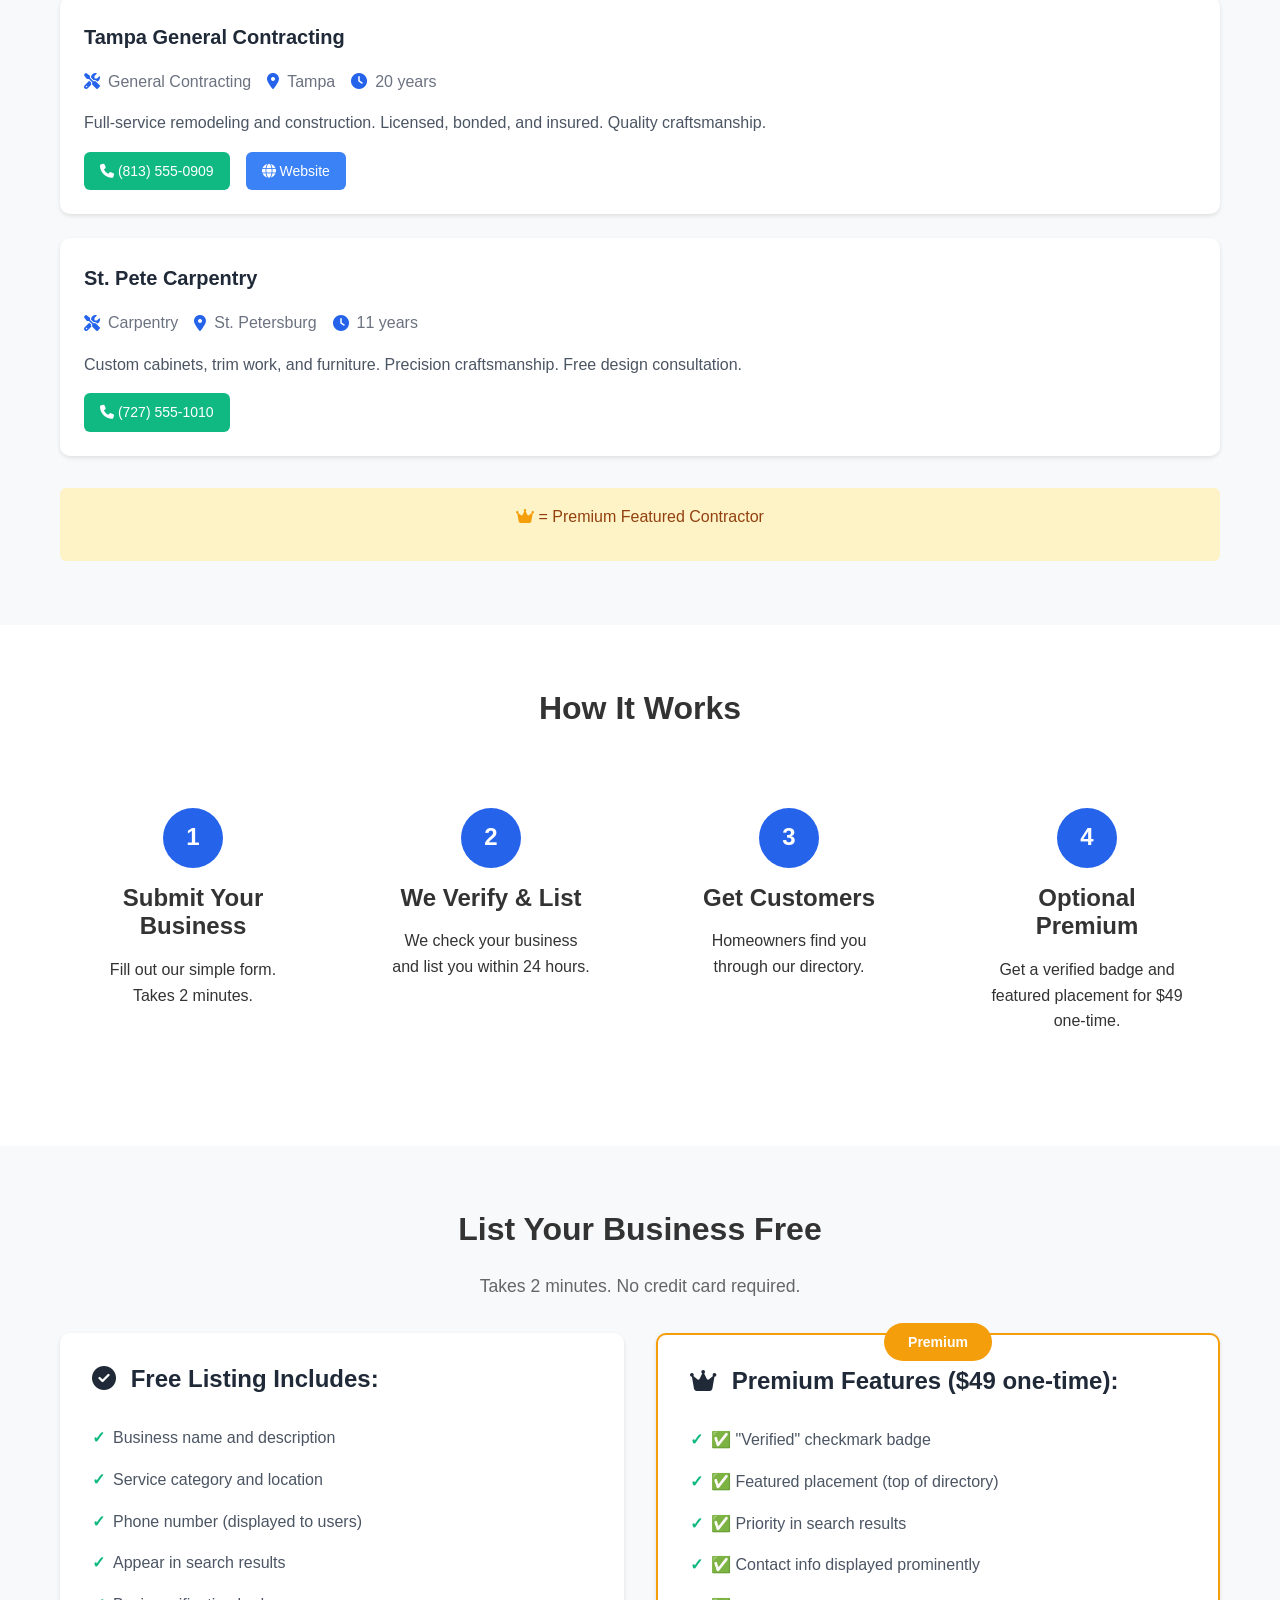
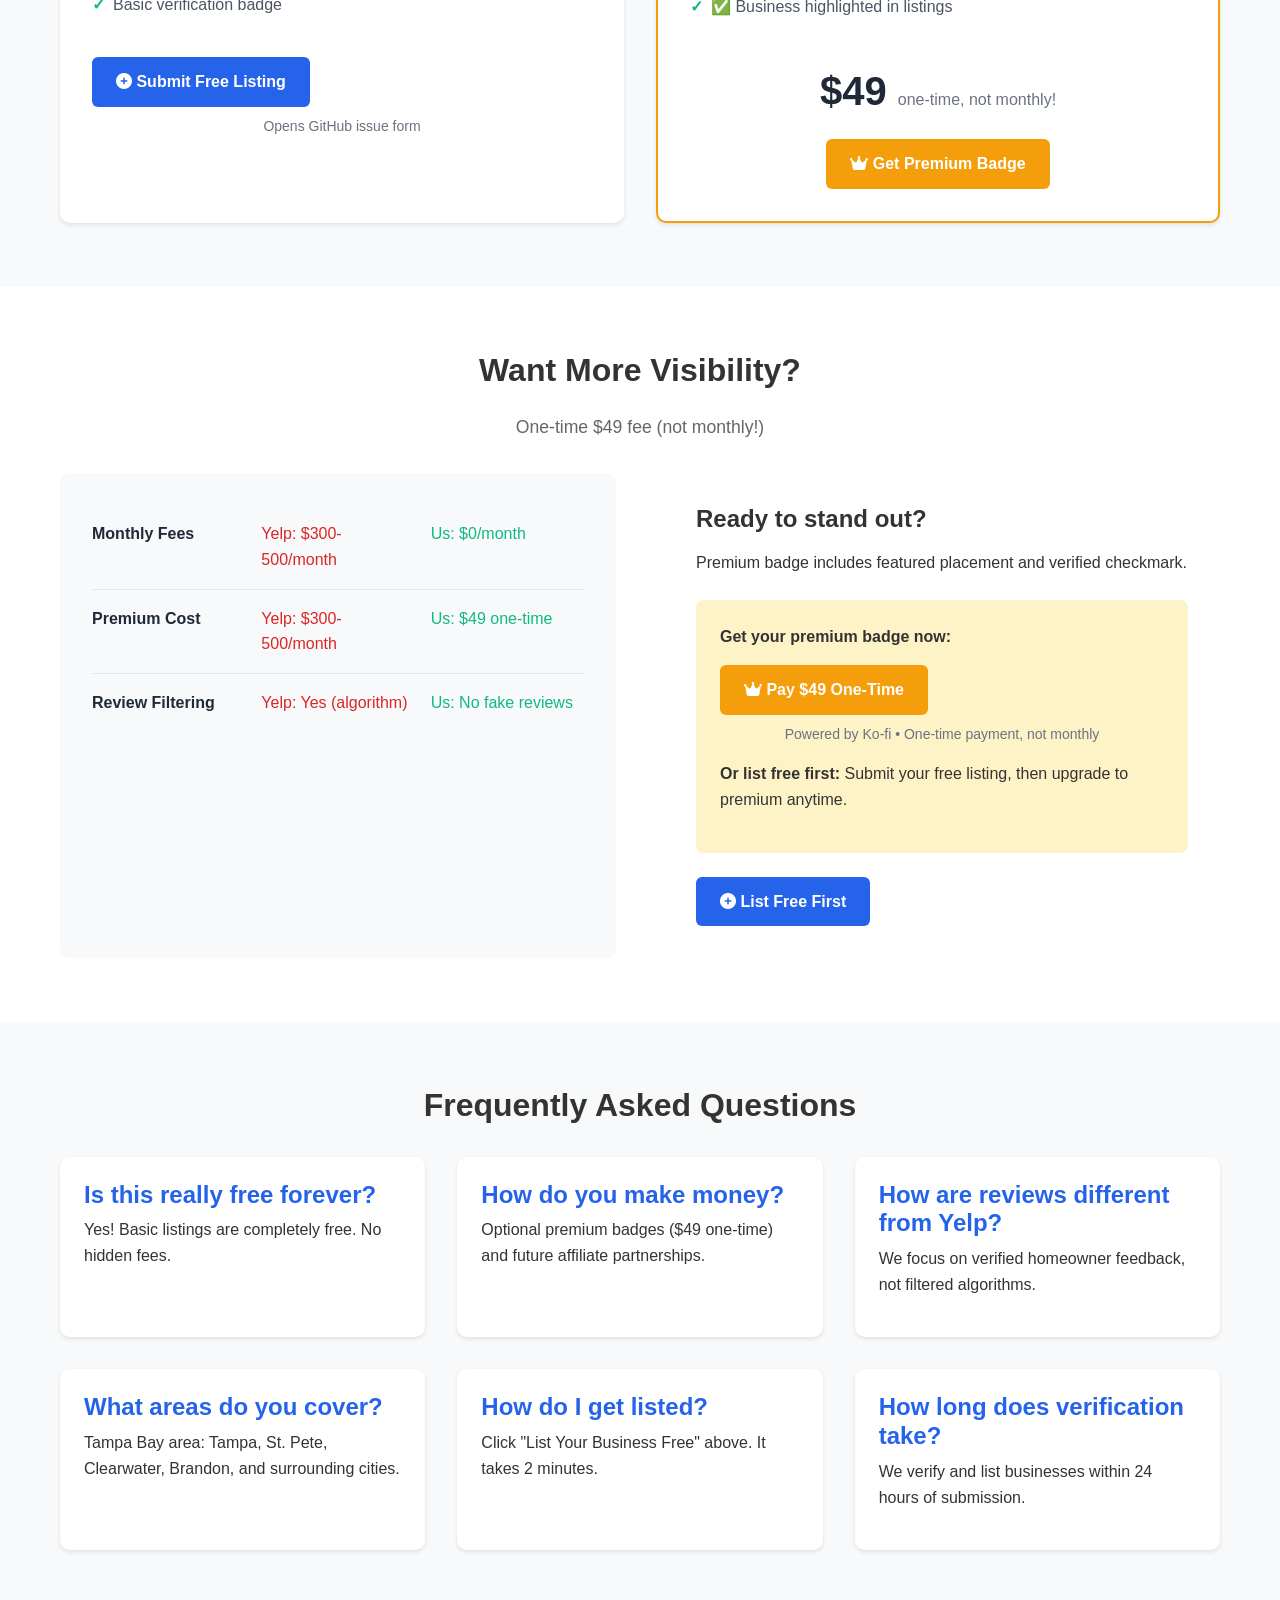
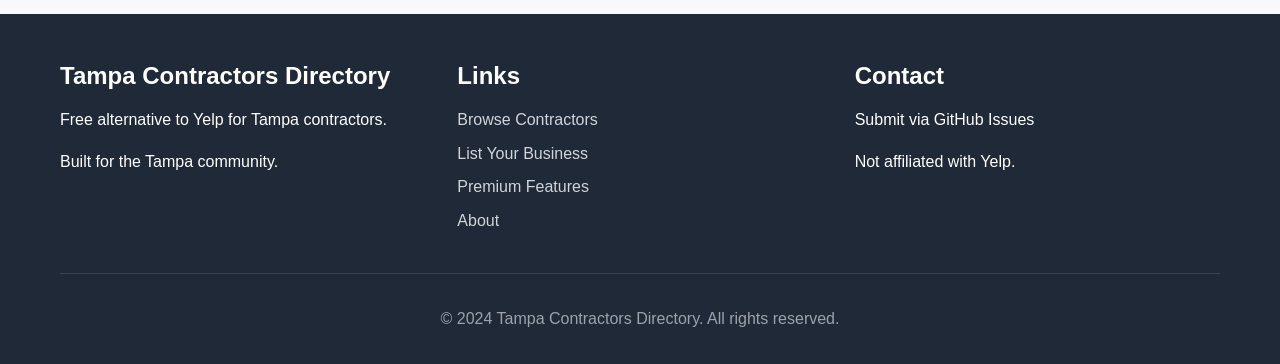
==== commit cabca4e8: "Add Ko-fi payment integration for premium badges" ====
--- a/index.html
+++ b/index.html
@@ -182,7 +182,7 @@
                     </ul>
                     <div class="premium-cta">
                         <p class="price">$49 <span class="price-note">one-time, not monthly!</span></p>
-                        <a href="#premium" class="btn btn-premium">
+                        <a href="https://ko-fi.com/tampacontractorsdirectory" target="_blank" class="btn btn-premium">
                             <i class="fas fa-crown"></i> Get Premium Badge
                         </a>
                     </div>
@@ -220,18 +220,16 @@
                     <h3>Ready to stand out?</h3>
                     <p>Premium badge includes featured placement and verified checkmark.</p>
                     <div class="payment-options">
-                        <p><strong>How to get premium badge:</strong></p>
-                        <ol>
-                            <li>Submit your free listing first</li>
-                            <li>Check "Yes, I'm interested in premium badge" on the form</li>
-                            <li>We'll contact you with payment instructions ($49 one-time)</li>
-                            <li>After payment, we'll activate your premium badge immediately</li>
-                        </ol>
-                        <p class="small-note">Manual process while we set up automated payments. Same $49 price.</p>
+                        <p><strong>Get your premium badge now:</strong></p>
+                        <a href="https://ko-fi.com/tampacontractorsdirectory" target="_blank" class="btn btn-premium">
+                            <i class="fas fa-crown"></i> Pay $49 One-Time
+                        </a>
+                        <p class="small-note">Powered by Ko-fi • One-time payment, not monthly</p>
+                        <p><strong>Or list free first:</strong> Submit your free listing, then upgrade to premium anytime.</p>
                     </div>
                     <a href="https://github.com/raiderj77/tampa-contractors/issues/new?template=new-contractor.md" 
                        target="_blank" class="btn btn-primary">
-                        List Free First
+                        <i class="fas fa-plus-circle"></i> List Free First
                     </a>
                 </div>
             </div>
